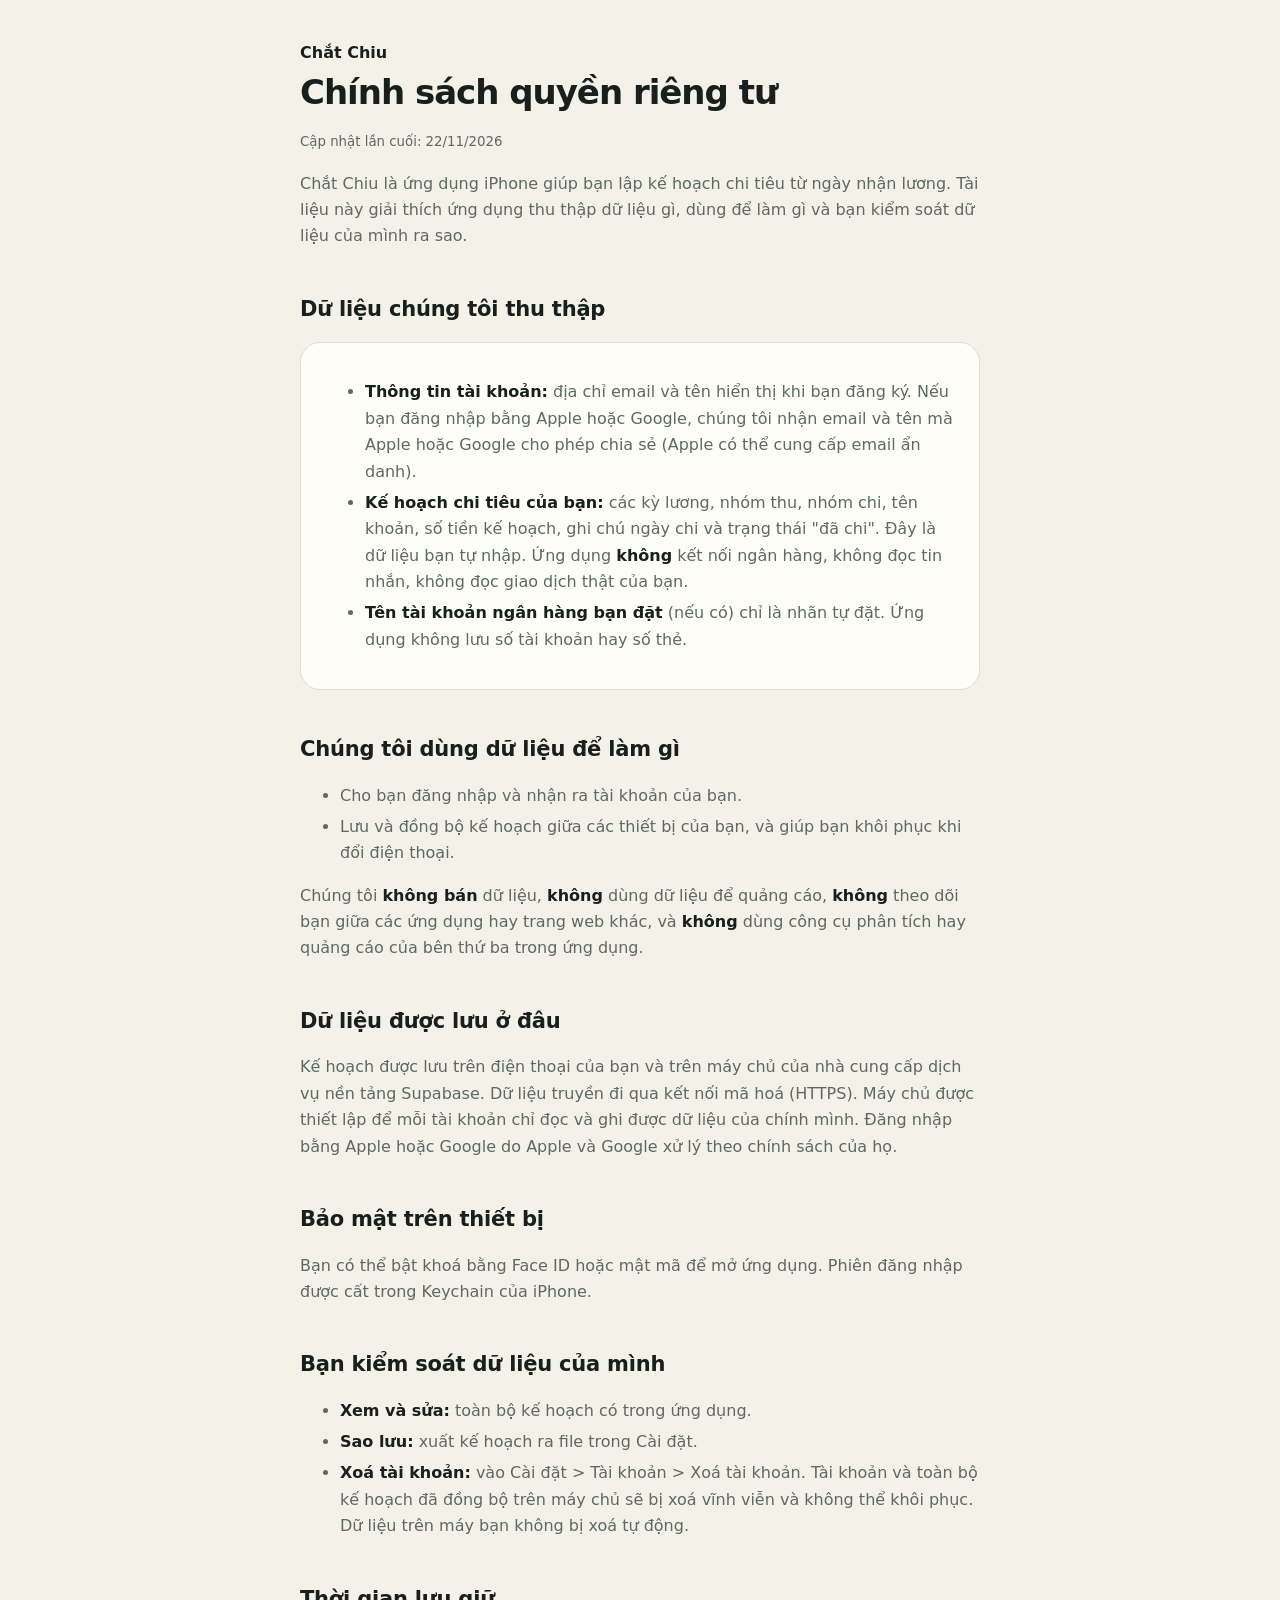
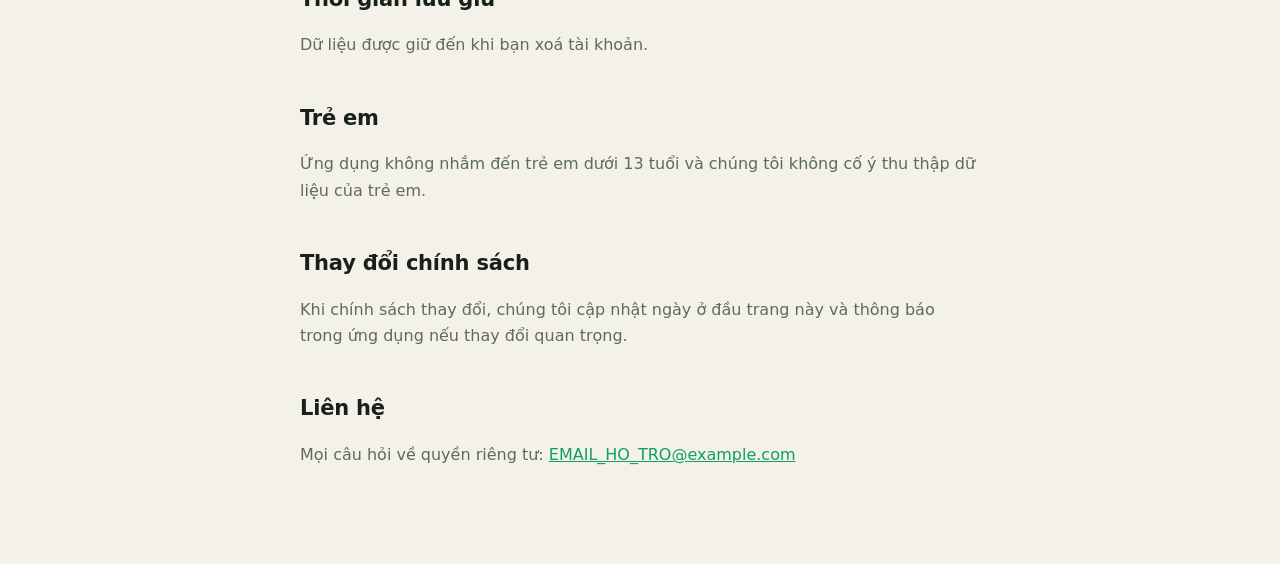
==== privacy.html @ d1680358 "Add files via upload" ====
<!doctype html>
<html lang="vi"><head><meta charset="utf-8"><meta name="viewport" content="width=device-width,initial-scale=1">
<title>Chính sách quyền riêng tư · Chắt Chiu</title><link rel="stylesheet" href="style.css"></head>
<body><main>
<a class="brand" href="./">Chắt Chiu</a>
<h1>Chính sách quyền riêng tư</h1>
<p><small>Cập nhật lần cuối: 22/11/2026</small></p>
<p>Chắt Chiu là ứng dụng iPhone giúp bạn lập kế hoạch chi tiêu từ ngày nhận lương. Tài liệu này giải thích ứng dụng thu thập dữ liệu gì, dùng để làm gì và bạn kiểm soát dữ liệu của mình ra sao.</p>

<h2>Dữ liệu chúng tôi thu thập</h2>
<div class="card"><ul>
<li><b>Thông tin tài khoản:</b> địa chỉ email và tên hiển thị khi bạn đăng ký. Nếu bạn đăng nhập bằng Apple hoặc Google, chúng tôi nhận email và tên mà Apple hoặc Google cho phép chia sẻ (Apple có thể cung cấp email ẩn danh).</li>
<li><b>Kế hoạch chi tiêu của bạn:</b> các kỳ lương, nhóm thu, nhóm chi, tên khoản, số tiền kế hoạch, ghi chú ngày chi và trạng thái "đã chi". Đây là dữ liệu bạn tự nhập. Ứng dụng <b>không</b> kết nối ngân hàng, không đọc tin nhắn, không đọc giao dịch thật của bạn.</li>
<li><b>Tên tài khoản ngân hàng bạn đặt</b> (nếu có) chỉ là nhãn tự đặt. Ứng dụng không lưu số tài khoản hay số thẻ.</li>
</ul></div>

<h2>Chúng tôi dùng dữ liệu để làm gì</h2>
<ul>
<li>Cho bạn đăng nhập và nhận ra tài khoản của bạn.</li>
<li>Lưu và đồng bộ kế hoạch giữa các thiết bị của bạn, và giúp bạn khôi phục khi đổi điện thoại.</li>
</ul>
<p>Chúng tôi <b>không bán</b> dữ liệu, <b>không</b> dùng dữ liệu để quảng cáo, <b>không</b> theo dõi bạn giữa các ứng dụng hay trang web khác, và <b>không</b> dùng công cụ phân tích hay quảng cáo của bên thứ ba trong ứng dụng.</p>

<h2>Dữ liệu được lưu ở đâu</h2>
<p>Kế hoạch được lưu trên điện thoại của bạn và trên máy chủ của nhà cung cấp dịch vụ nền tảng Supabase. Dữ liệu truyền đi qua kết nối mã hoá (HTTPS). Máy chủ được thiết lập để mỗi tài khoản chỉ đọc và ghi được dữ liệu của chính mình. Đăng nhập bằng Apple hoặc Google do Apple và Google xử lý theo chính sách của họ.</p>

<h2>Bảo mật trên thiết bị</h2>
<p>Bạn có thể bật khoá bằng Face ID hoặc mật mã để mở ứng dụng. Phiên đăng nhập được cất trong Keychain của iPhone.</p>

<h2>Bạn kiểm soát dữ liệu của mình</h2>
<ul>
<li><b>Xem và sửa:</b> toàn bộ kế hoạch có trong ứng dụng.</li>
<li><b>Sao lưu:</b> xuất kế hoạch ra file trong Cài đặt.</li>
<li><b>Xoá tài khoản:</b> vào Cài đặt &gt; Tài khoản &gt; Xoá tài khoản. Tài khoản và toàn bộ kế hoạch đã đồng bộ trên máy chủ sẽ bị xoá vĩnh viễn và không thể khôi phục. Dữ liệu trên máy bạn không bị xoá tự động.</li>
</ul>

<h2>Thời gian lưu giữ</h2>
<p>Dữ liệu được giữ đến khi bạn xoá tài khoản.</p>

<h2>Trẻ em</h2>
<p>Ứng dụng không nhắm đến trẻ em dưới 13 tuổi và chúng tôi không cố ý thu thập dữ liệu của trẻ em.</p>

<h2>Thay đổi chính sách</h2>
<p>Khi chính sách thay đổi, chúng tôi cập nhật ngày ở đầu trang này và thông báo trong ứng dụng nếu thay đổi quan trọng.</p>

<h2>Liên hệ</h2>
<p>Mọi câu hỏi về quyền riêng tư: <a href="mailto:EMAIL_HO_TRO@example.com">EMAIL_HO_TRO@example.com</a></p>
</main></body></html>
---- style.css ----
:root{--bg:#f4f1e8;--card:#fffdf8;--line:#e1dccd;--ink:#17201c;--soft:#5c6a63;--jade:#0f9f68}
@media (prefers-color-scheme:dark){:root{--bg:#0b100f;--card:#121917;--line:#243029;--ink:#eeeadf;--soft:#97a39c;--jade:#3ddc97}}
*{box-sizing:border-box}body{margin:0;background:var(--bg);color:var(--ink);font:16px/1.65 "Be Vietnam Pro",system-ui,-apple-system,"Segoe UI",sans-serif}
main{max-width:720px;margin:0 auto;padding:40px 20px 80px}
h1{font-size:34px;letter-spacing:-.03em;line-height:1.15;margin:.2em 0}h2{font-size:21px;margin:2em 0 .4em;letter-spacing:-.01em}
p,li{color:var(--soft)}li{margin:.3em 0}a{color:var(--jade)}b,strong{color:var(--ink)}
.card{background:var(--card);border:1px solid var(--line);border-radius:20px;padding:20px 24px;margin:16px 0}
.brand{font-weight:800;color:var(--ink);text-decoration:none}small{color:var(--soft)}
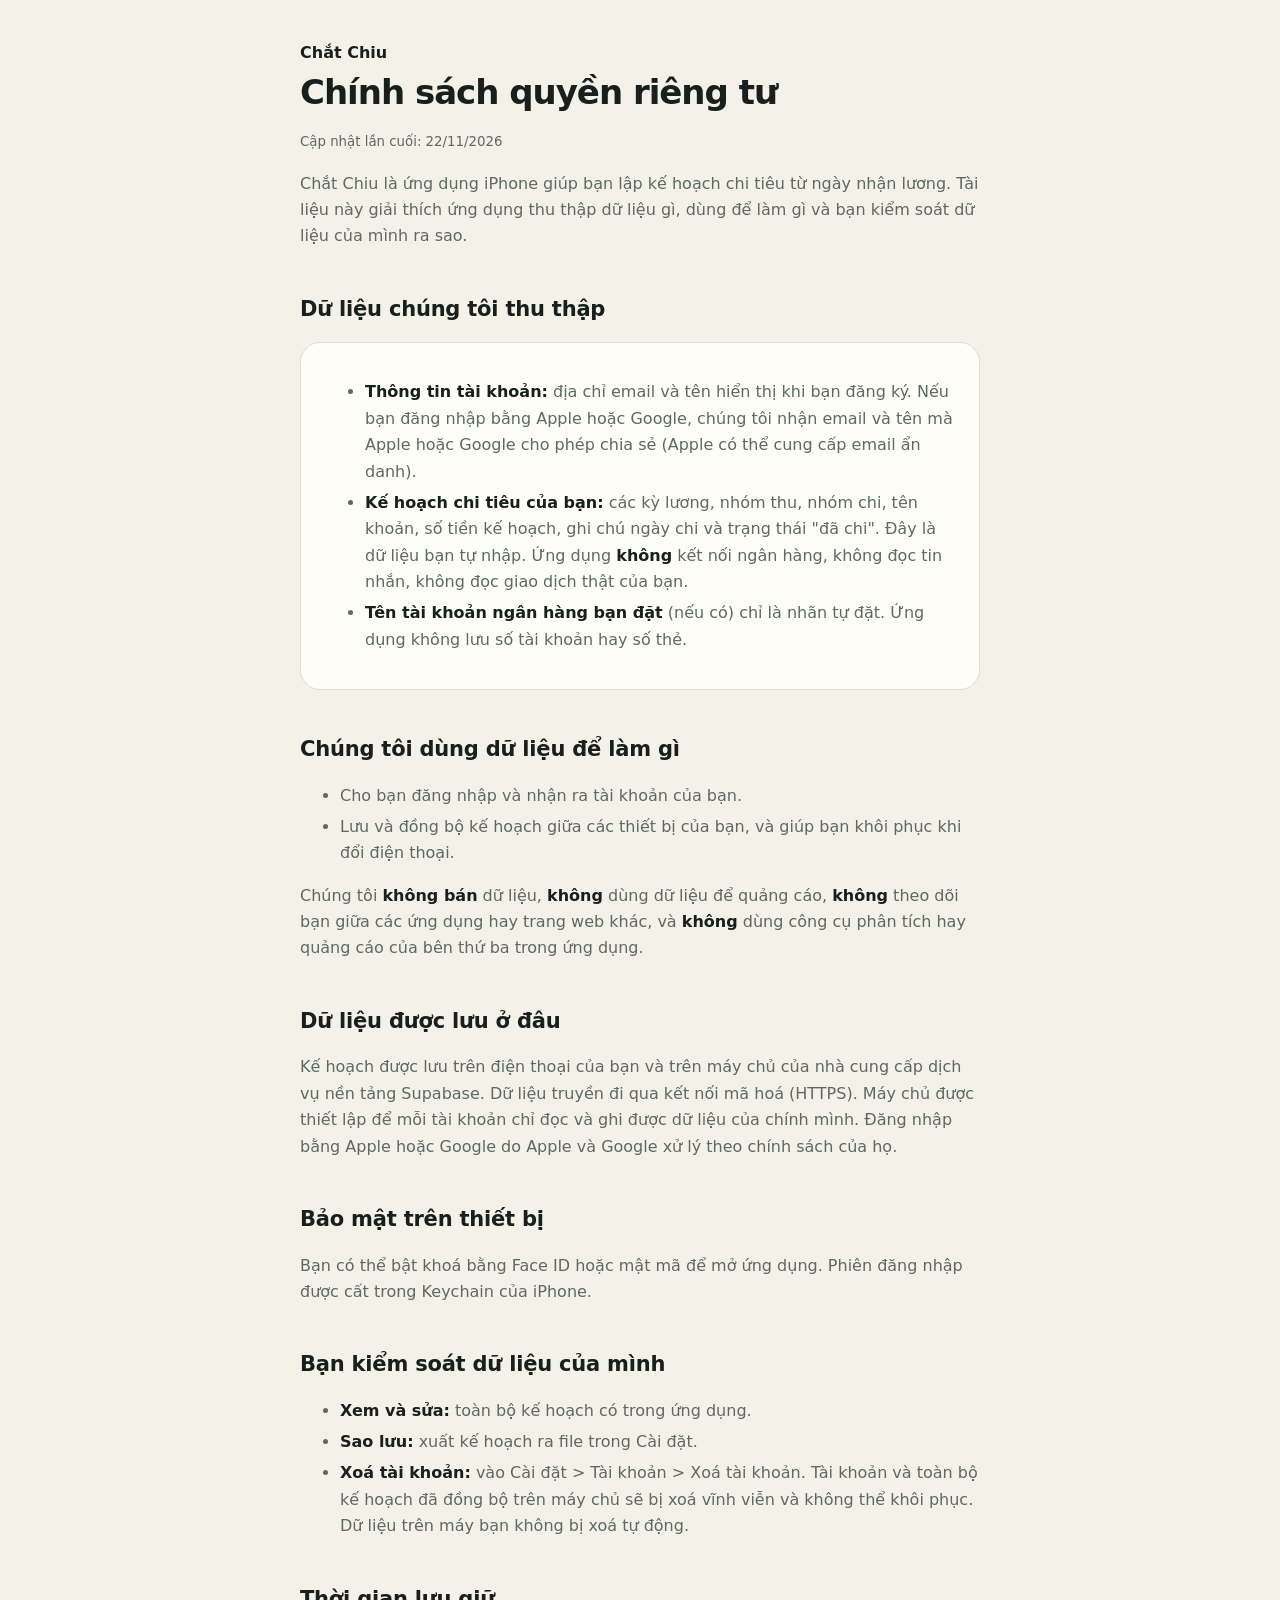
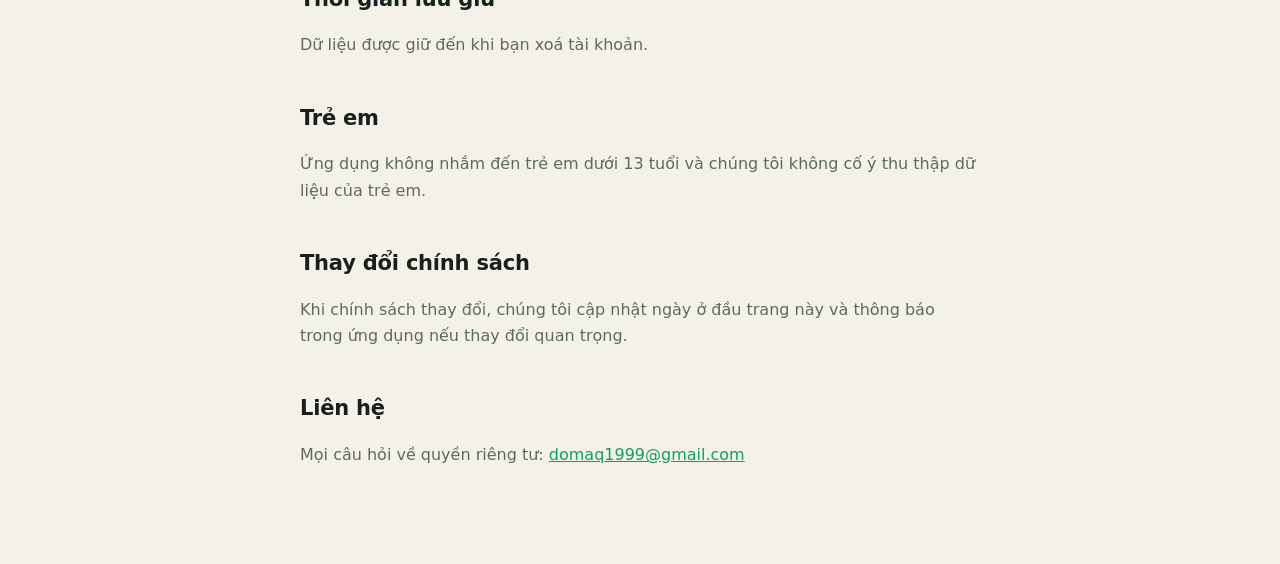
==== commit 2c46e499: "Add files via upload" ====
--- a/privacy.html
+++ b/privacy.html
@@ -44,5 +44,5 @@
 <p>Khi chính sách thay đổi, chúng tôi cập nhật ngày ở đầu trang này và thông báo trong ứng dụng nếu thay đổi quan trọng.</p>
 
 <h2>Liên hệ</h2>
-<p>Mọi câu hỏi về quyền riêng tư: <a href="mailto:EMAIL_HO_TRO@example.com">EMAIL_HO_TRO@example.com</a></p>
+<p>Mọi câu hỏi về quyền riêng tư: <a href="mailto:domaq1999@gmail.com">domaq1999@gmail.com</a></p>
 </main></body></html>
